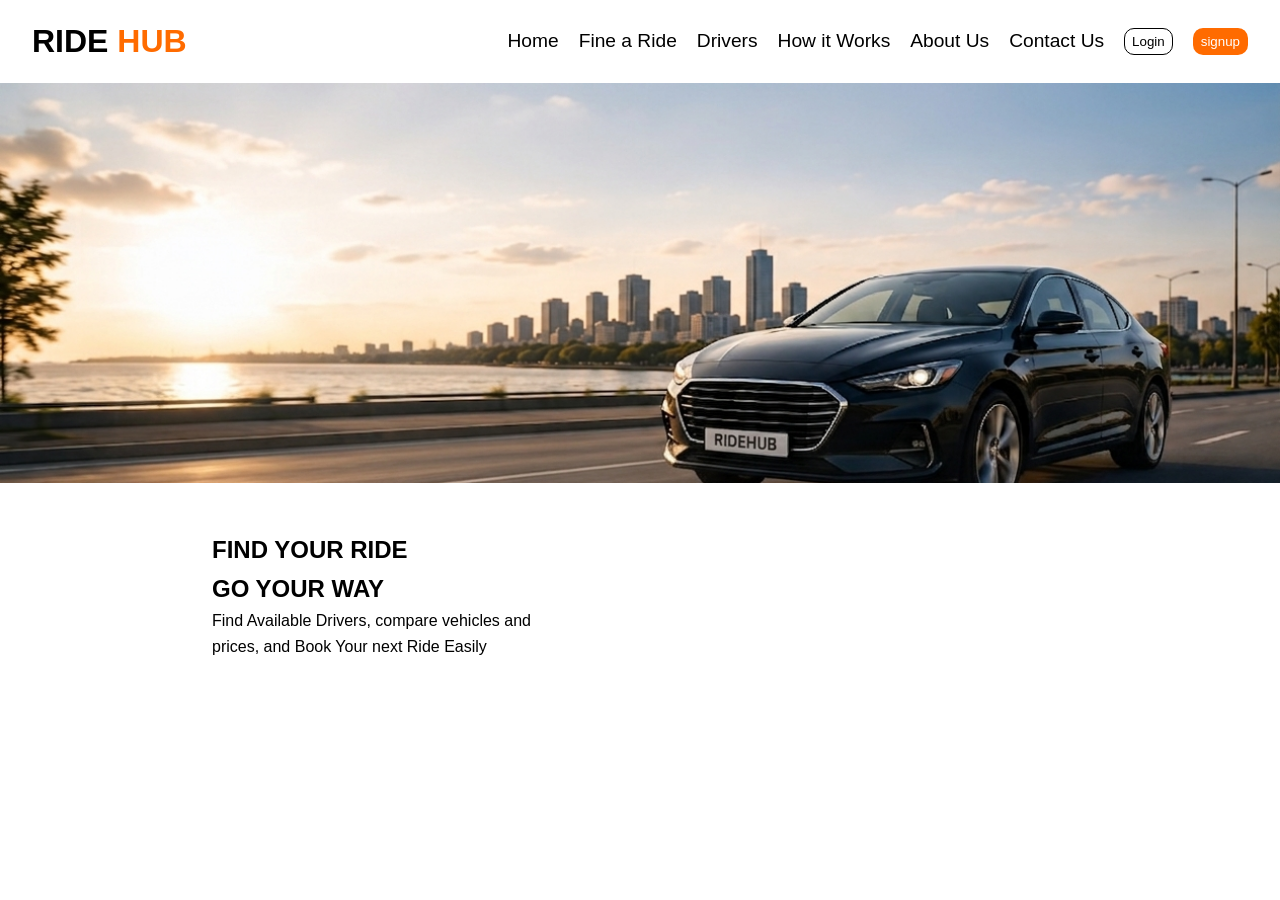
==== Index.html @ 821b7ae1 "first commit" ====
<!DOCTYPE html>
<html lang="en">
<head>
    <meta charset="UTF-8">
    <meta name="viewport" content="width=device-width, initial-scale=1.0">
    <title>RIDEHUB</title>
    <link rel="stylesheet" href="./styles/Style.css">
</head>
<body>
    <nav class="nav" id="nav">
        <div class="nav-inner">
         <a href="#" class="ride">RIDE <span style="color:#ff6b00;">HUB</span></a>
         <div class="nav-links">
            <a href="#">Home</a>
            <a href="#">Fine a Ride</a>
            <a href="#">Drivers</a>
            <a href="#">How it Works</a>
            <a href="#">About Us</a>
            <a href="#">Contact Us</a>
            <button class="signin">Login</button>
            <button class="create">signup</button>
         </div>
        </div>
    </nav>
    <section class="hero">
        <div class="hero-inner">
            <h1>FIND YOUR RIDE <br>
             GO YOUR WAY</h1>
             <p>Find Available Drivers, compare vehicles and <br> prices,
                 and Book Your next Ride Easily
            </p>
        </div>
    </section>
    
</body>
</html>
---- styles/Style.css ----
*{
        margin: 0;
    padding: 0;
    box-sizing: border-box;
}
body{
    background-color:white;
    color: black;
    font-family: 'Franklin Gothic Medium', 'Arial Narrow', Arial, sans-serif;
    font-size: 16px;
    line-height: 1.6;
}
.nav{
    position: sticky;
    top: 0;
    z-index: 100;
    background-color:white;
}
.nav-inner{
     width: 100%;
    padding: 16px 32px;
    display: flex;
    align-items: center;
    justify-content: space-between;
}
.ride{
     font-weight: 700;
    font-size: 2.0rem;
    color: black;
    text-decoration: none;
}
.ride:hover{
    transform: scale(1.3);
}
.nav-links{
    display: flex;
    align-items: center;
    gap: 20px;
}   
.nav-links a{
    color: black;
    font-size: 1.2rem;
    font-weight: 500;
    text-decoration: none;   
}   
.nav-links a:hover{
  border-bottom: 2px solid #ff6b00;
  color: #ff6b00;  
}
.signin{
    padding: 5px 7px 5px 7px;
    border: 1px solid black;
    border-radius: 10px;
    background-color: white;
}
.signin:hover{
    transform: scale(1.1);
}
.create{
     padding: 6px 8px 6px 8px;
     border: #ff6b00 ;
    border-radius: 10px;
    color: white;
    background-color: #ff6b00;
}
.create:hover{
    transform: scale(1.1);
}
.hero{
    height: 400px;
    background-image: url(/image1.jpg);
    background-size: cover;
    display: flex;
}
.hero-inner{
    margin: 20px;
padding: 15%;
margin-top:20%;

}
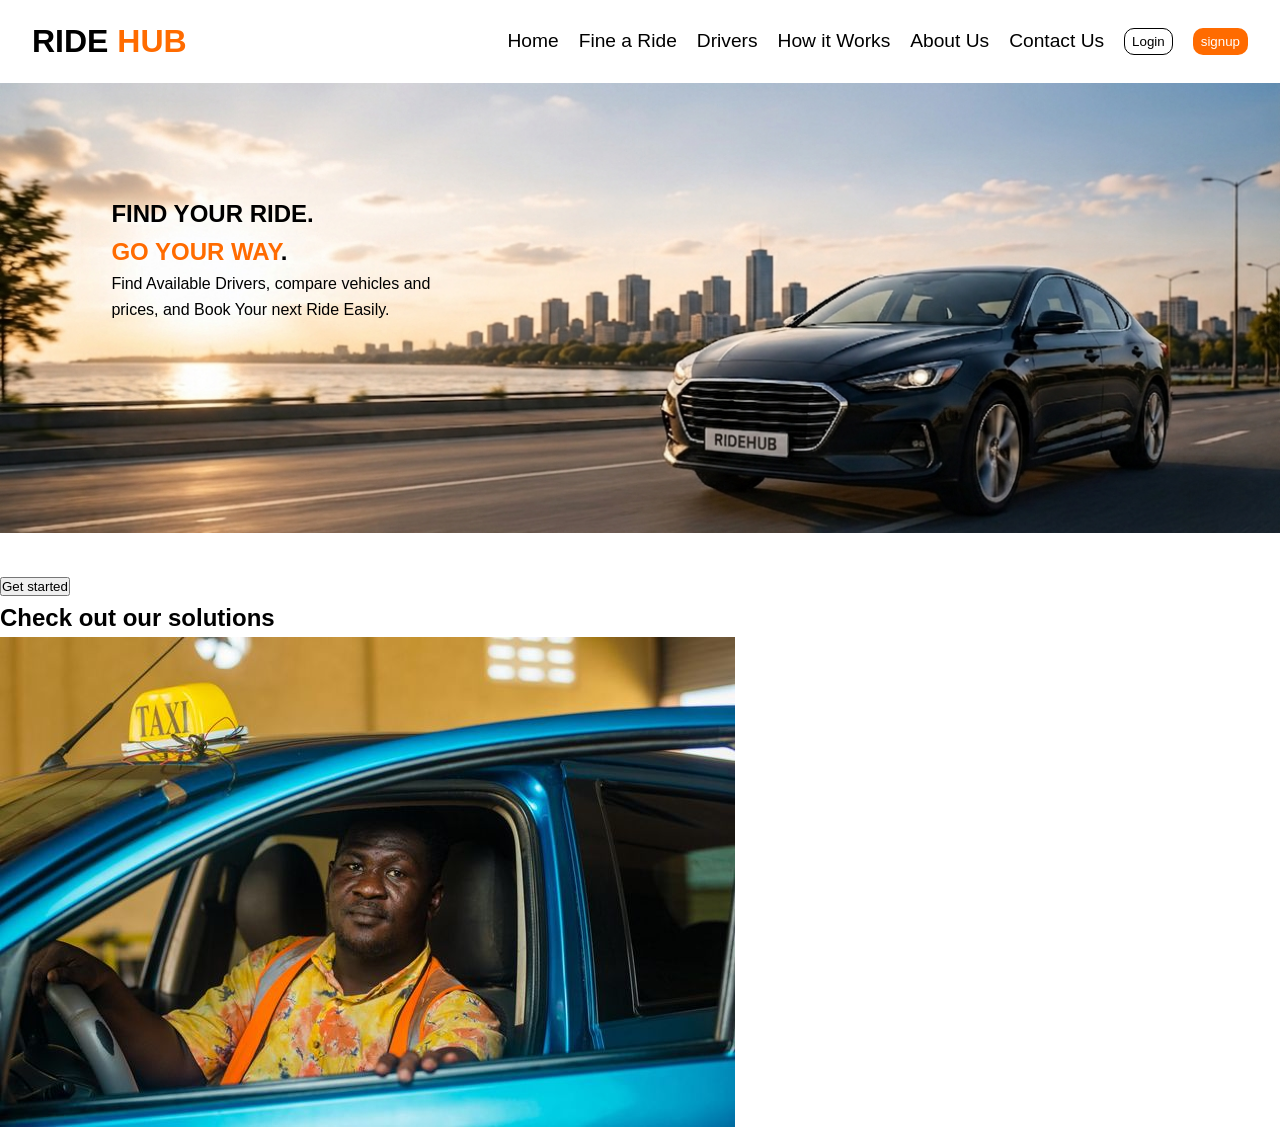
==== commit 1e4f34a0: "Configure the main and ready to be ulled" ====
--- a/Index.html
+++ b/Index.html
@@ -24,12 +24,24 @@
     </nav>
     <section class="hero">
         <div class="hero-inner">
-            <h1>FIND YOUR RIDE <br>
-             GO YOUR WAY</h1>
+            <h1>FIND YOUR RIDE. <br>
+             <span class="hero-section">GO YOUR WAY</span>.</h1>
              <p>Find Available Drivers, compare vehicles and <br> prices,
-                 and Book Your next Ride Easily
+                 and Book Your next Ride Easily.
             </p>
         </div>
+    </section>
+    <section class="more-info">
+       <div class="more-here">
+         <button class="get-acc">Get started</button>
+         <h2>Check out our solutions</h2>
+         <p>
+            
+         </p>
+       </div>
+       <div class="image2-container">
+        <img src="image2.jpg" alt="image2" class="hero-image">
+       </div>
     </section>
     
 </body>
--- a/styles/Style.css
+++ b/styles/Style.css
@@ -67,14 +67,16 @@
     transform: scale(1.1);
 }
 .hero{
-    height: 400px;
+    height: 450px;
     background-image: url(/image1.jpg);
     background-size: cover;
     display: flex;
+    margin-bottom: 40px;
 }
 .hero-inner{
-    margin: 20px;
-padding: 15%;
-margin-top:20%;
-
-}+    margin: 9px;
+padding: 8%;
+}
+.hero-section{
+    color: #ff6b00;
+}
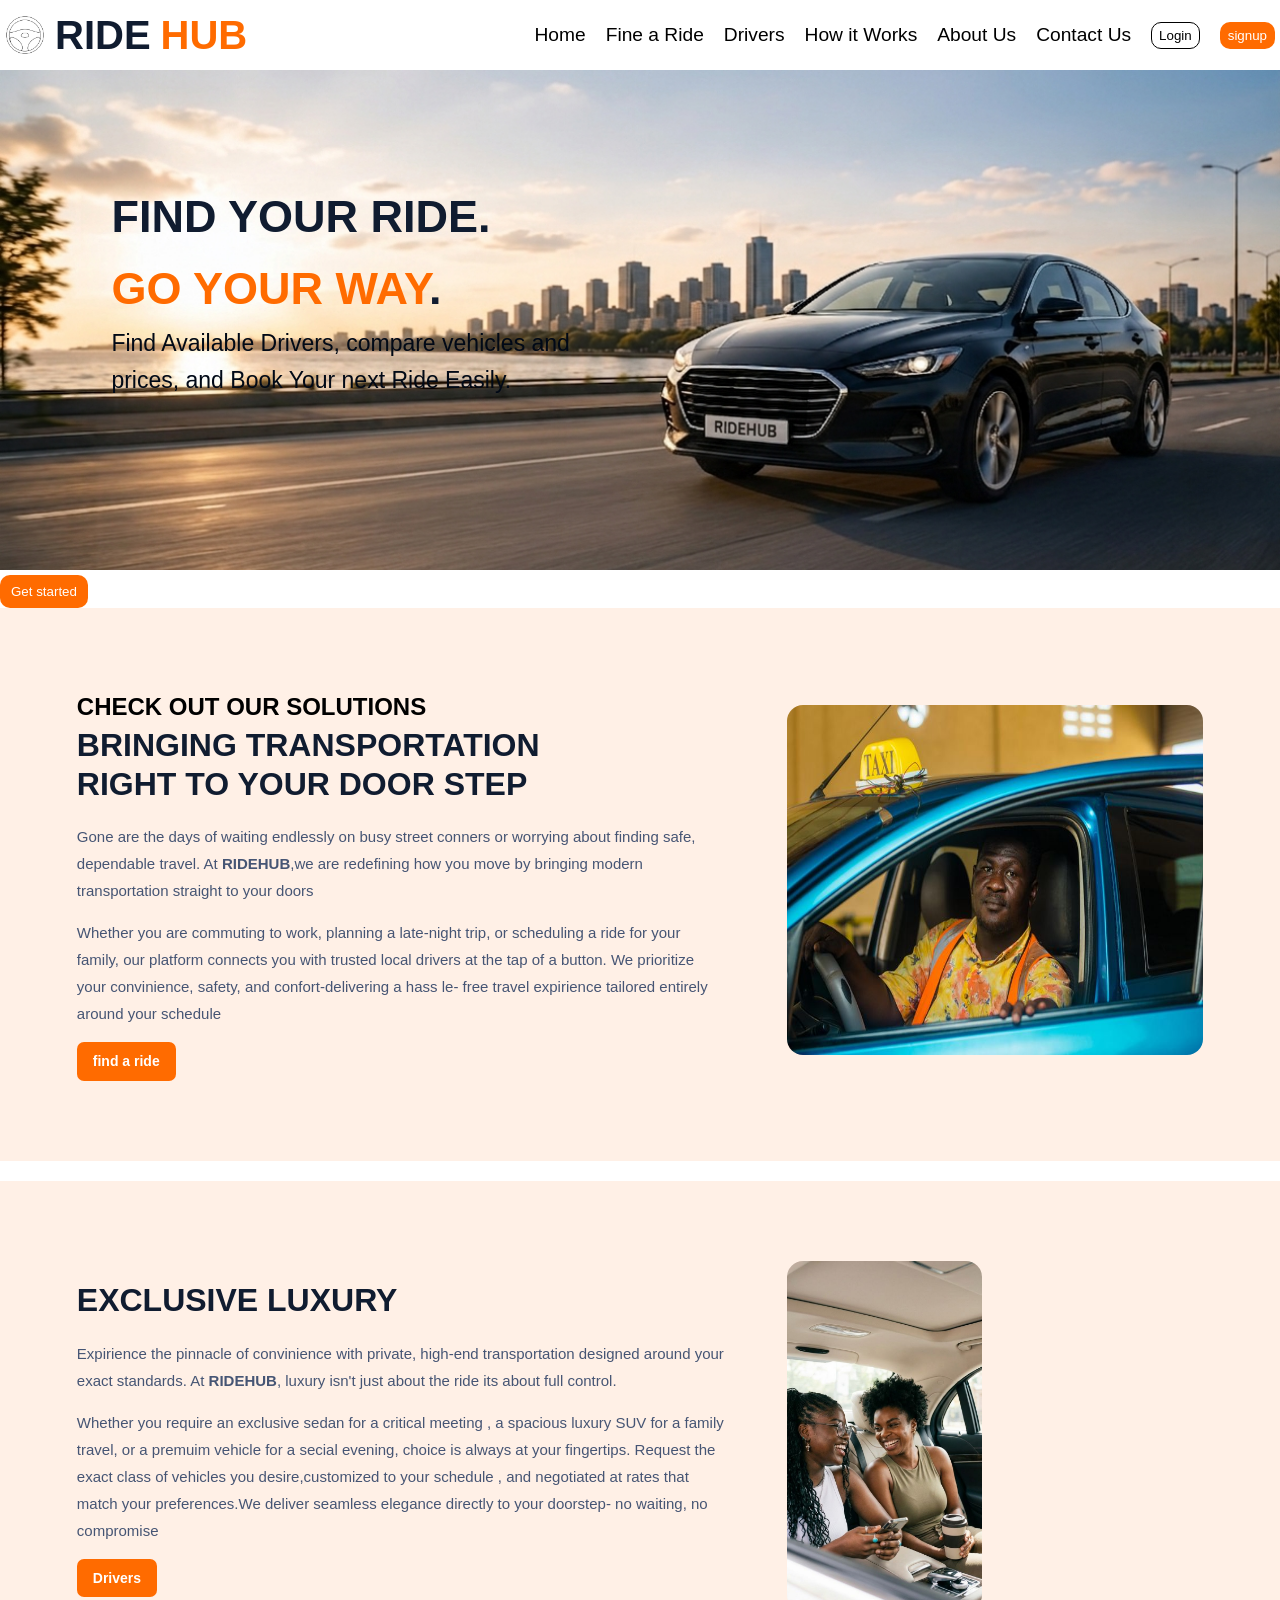
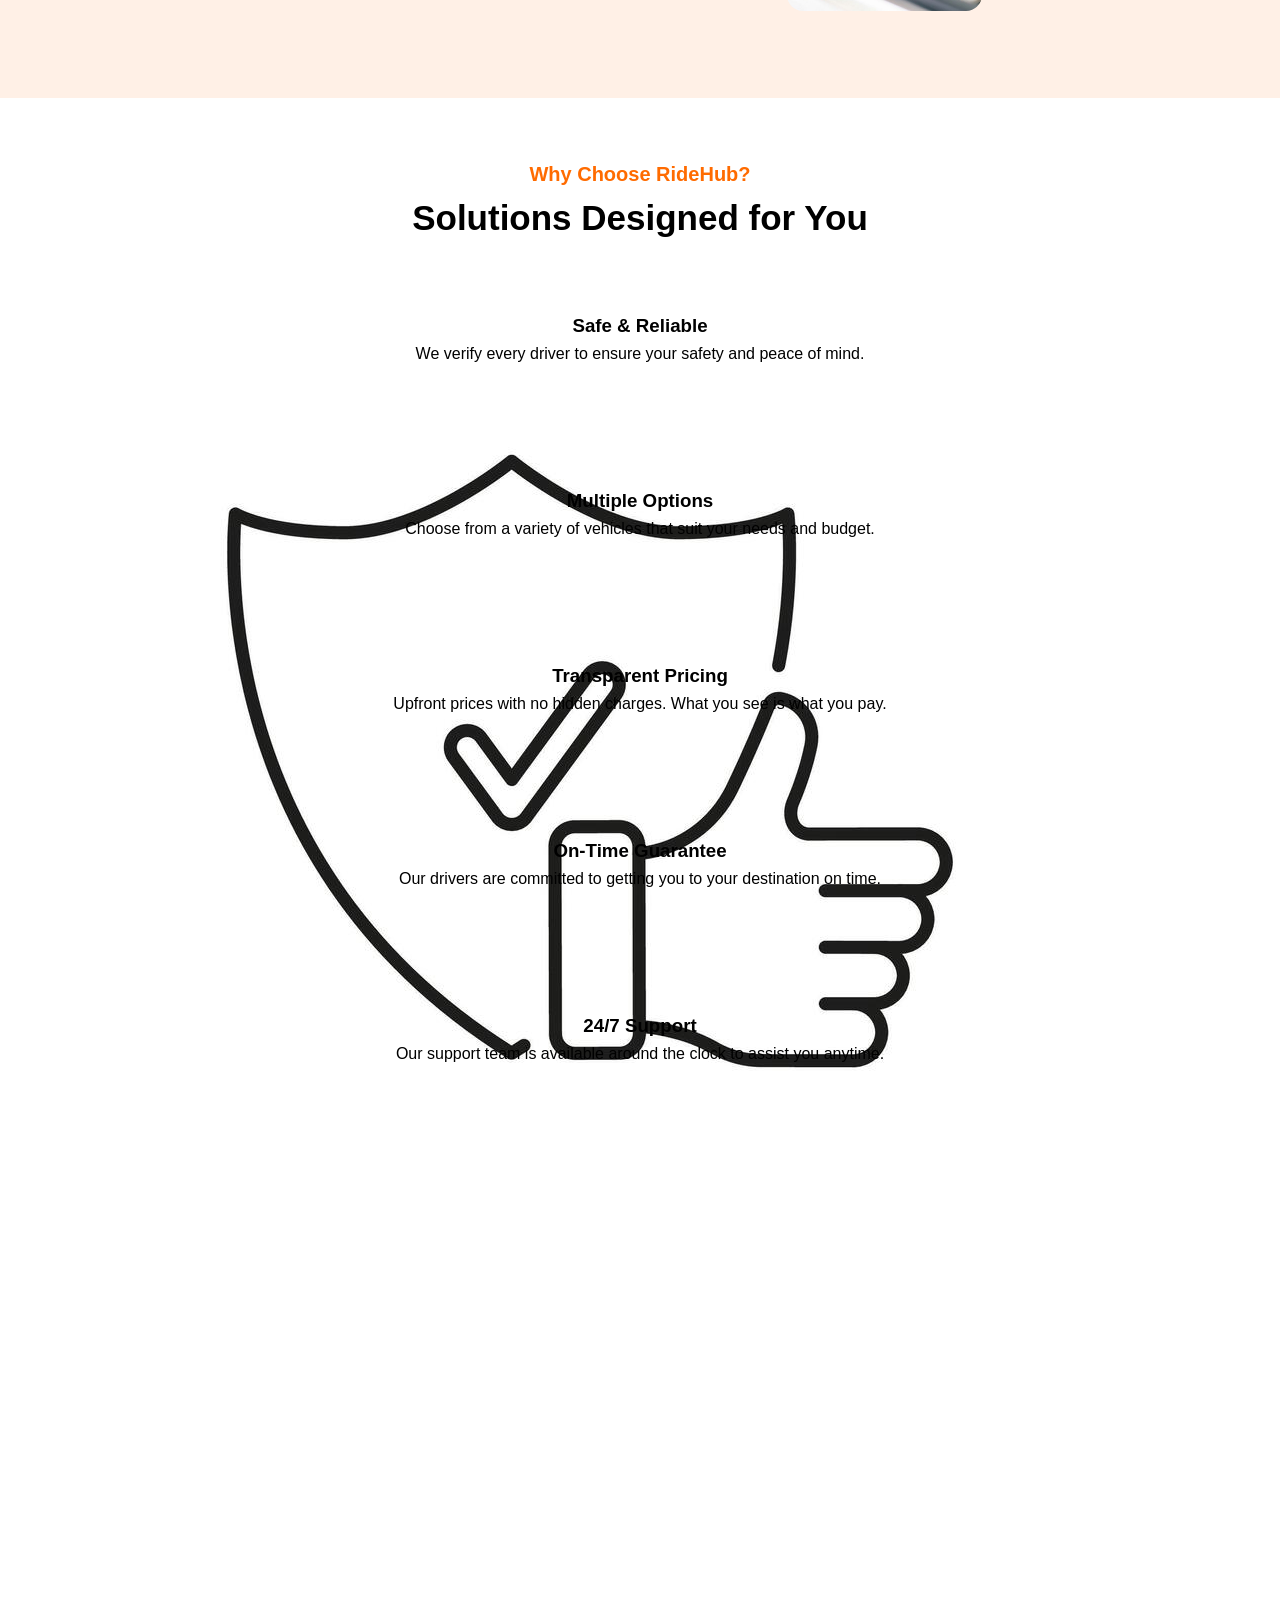
==== commit 183723aa: "i have ubdated but still needs updates" ====
--- a/Index.html
+++ b/Index.html
@@ -9,7 +9,10 @@
 <body>
     <nav class="nav" id="nav">
         <div class="nav-inner">
-         <a href="#" class="ride">RIDE <span style="color:#ff6b00;">HUB</span></a>
+         <a href="#" class="ride">
+            <img class="ride-image" src="image/image5.jpg" alt="image5">
+            RIDE <span style="color:#ff6b00;">HUB</span>
+         </a>
          <div class="nav-links">
             <a href="#">Home</a>
             <a href="#">Fine a Ride</a>
@@ -31,18 +34,99 @@
             </p>
         </div>
     </section>
+    <button class="get-acc">Get started</button>
+    
     <section class="more-info">
-       <div class="more-here">
-         <button class="get-acc">Get started</button>
-         <h2>Check out our solutions</h2>
-         <p>
-            
-         </p>
+       <div class="more">
+        <h1>CHECK OUT OUR SOLUTIONS</h1>
+         <h2>BRINGING TRANSPORTATION <br> RIGHT TO YOUR DOOR STEP</h2>
+         <p>Gone are the days of waiting endlessly on busy street conners or worrying about finding safe, dependable travel.
+        At <strong>RIDEHUB</strong>,we are redefining how you move by bringing modern transportation straight to your doors</p>
+          <p> Whether you are commuting to work, planning a late-night trip, or scheduling a ride for your family, our platform
+           connects you with trusted local drivers at the tap of a button. We prioritize your convinience, safety, and confort-delivering
+           a hass
+         le- free travel expirience tailored entirely around your schedule   
+         </p><a href="#" class="transport-btn">find a ride</a>
        </div>
        <div class="image2-container">
-        <img src="image2.jpg" alt="image2" class="hero-image">
+        <img src="/image/image2.jpg" alt="image2" class="hero-image">
        </div>
     </section>
-    
+    <section class="luxury">
+        <div class="exclusive">
+        <h2 >EXCLUSIVE LUXURY</h2>
+        <P>Expirience the pinnacle of convinience with private, high-end transportation designed
+            around your exact standards. At <strong>RIDEHUB</strong>, luxury isn't just about the ride 
+            its about full control.</P>
+            <p> Whether you require an exclusive sedan for a critical meeting 
+            , a spacious luxury SUV for a family travel, or a premuim vehicle for a secial evening, choice 
+            is always at your fingertips. Request the exact class of vehicles you desire,customized to your schedule 
+            , and negotiated at rates that match your preferences.We deliver seamless elegance directly to your doorstep-
+            no waiting, no compromise 
+          </P>
+         <a href="#" class="drivers-btn">Drivers</a>
+        </div>
+         <div>
+            <img src="image/image3.jpg" alt="image3" class="luxury-image">
+        </div>
+    </section>
+<section class="why-ridehub">
+    <div class="why-header">
+        <H4>Why Choose RideHub?</H4>
+        <h2>Solutions Designed for You</h2>
+    </div>
+    <div class="why-features">
+        <div class="why-card">
+            <div class="why-icon">
+                <img src="image/image6.jpg" alt="image6">
+            </div>
+            <h3>Safe & Reliable</h3>
+            <p>
+                We verify every driver to ensure your safety
+                and peace of mind.
+            </p>
+        </div>
+        <div class="why-card">
+            <div class="why-icon">
+                <img src="#" alt="">
+            </div>
+            <h3>Multiple Options</h3>
+            <p>
+                Choose from a variety of vehicles that suit
+                your needs and budget.
+            </p>
+        </div>
+        <div class="why-card">
+            <div class="why-icon">
+                <img src="#" alt="">
+            </div>
+            <h3>Transparent Pricing</h3>
+            <p>
+                Upfront prices with no hidden charges.
+                What you see is what you pay.
+            </p>
+        </div>
+        <div class="why-card">
+            <div class="why-icon">
+                <img src="#" alt="">
+            </div>
+            <h3>On-Time Guarantee</h3>
+            <p>
+                Our drivers are committed to getting you
+                to your destination on time.
+            </p>
+        </div>
+        <div class="why-card">
+            <div class="why-icon">
+                <img src="#" alt="">
+            </div>
+            <h3>24/7 Support</h3>
+            <p>
+                Our support team is available around the
+                clock to assist you anytime.
+            </p>
+        </div>
+    </div>
+</section>
 </body>
 </html>
--- a/styles/Style.css
+++ b/styles/Style.css
@@ -6,7 +6,7 @@
 body{
     background-color:white;
     color: black;
-    font-family: 'Franklin Gothic Medium', 'Arial Narrow', Arial, sans-serif;
+    font-family: Arial, Helvetica, sans-serif;
     font-size: 16px;
     line-height: 1.6;
 }
@@ -18,16 +18,27 @@
 }
 .nav-inner{
      width: 100%;
-    padding: 16px 32px;
+    padding: 3px 5px;
     display: flex;
     align-items: center;
     justify-content: space-between;
 }
 .ride{
+    gap: 10px;
+    display: flex;
+    align-items: center;
      font-weight: 700;
-    font-size: 2.0rem;
-    color: black;
+    font-size: 2.5rem;
+    color:#101c30;
     text-decoration: none;
+}
+.ride .ride-image{
+    width: 40px;
+    height: 40px;
+    object-fit: cover;
+    border-radius: 40%;
+
+
 }
 .ride:hover{
     transform: scale(1.3);
@@ -52,6 +63,7 @@
     border: 1px solid black;
     border-radius: 10px;
     background-color: white;
+    transition: 0.4s;
 }
 .signin:hover{
     transform: scale(1.1);
@@ -62,21 +74,173 @@
     border-radius: 10px;
     color: white;
     background-color: #ff6b00;
+    transition: 0.4s;
 }
 .create:hover{
     transform: scale(1.1);
 }
 .hero{
-    height: 450px;
-    background-image: url(/image1.jpg);
+    height: 500px;
+    background-image: url(../image/image1.jpg);
     background-size: cover;
     display: flex;
-    margin-bottom: 40px;
+    margin-bottom: 5px;
 }
 .hero-inner{
     margin: 9px;
 padding: 8%;
 }
+.hero-inner h1{
+    font-size: 45px;
+    color: #101c30;
+}
+.hero-inner p{
+    font-size: 23px;
+    color:#010916;
+}
 .hero-section{
     color: #ff6b00;
-}
+    font-size: 45px;
+}
+.get-acc{
+    color: white;
+     padding: 9px 11px 9px 11px;
+    border: 0;
+    border-radius: 10px;
+    background-color: #ff6b00;
+    transition: 0.3s;
+}
+.get-acc:hover{
+    transform: scale(1.2);
+}
+.more-info{
+    display: flex;
+    padding: 80px 6%;
+    margin: 0;
+    align-items: center;
+    gap: 60px;
+    margin-bottom: 20px;
+    background-color: #fff0e6;
+    font-family:Arial, Helvetica, sans-serif;   
+}
+.more{
+    max-width: 650px;
+}
+.more h2 {
+    color: #101c30;
+    font-size: 32px;
+    line-height: 1.2;
+    font-weight: 800;
+    margin-bottom: 20px;
+}
+.more p{
+    color: #465574;
+    font-size: 15px;
+    line-height: 1.8;
+    margin-bottom: 15px;
+}
+.transport-btn{
+    display: inline-block;
+    padding: 8px 16px;
+    background-color: #ff6b00;
+    color: #ffffff;
+    text-decoration: none;
+    border-radius: 7px;
+    font-size: 14px;
+    font-weight: 600;
+    transition: 0.3s;
+}
+.transport-btn:hover{
+    transform: scale(1.2);
+}
+.hero-image{
+     height: 350px;
+     width: 100%;
+     overflow: hidden;
+     border-radius: 16px;
+}
+.hero-image img{
+     height: 100%;
+     object-fit: cover;
+     display: flex;
+}
+.luxury{
+    display: flex;
+    padding: 80px 6%;
+    margin: 0;
+    align-items: center;
+    gap: 60px;
+    margin-bottom: 20px;
+    background-color: #fff0e6;
+    font-family:Arial, Helvetica, sans-serif; 
+}
+.exclusive{
+    max-width: 650px;
+}
+.exclusive h2{
+     color: #101c30;
+    font-size: 32px;
+    line-height: 1.2;
+    font-weight: 800;
+    margin-bottom: 20px;
+}
+.exclusive p{
+     color: #465574;
+    font-size: 15px;
+    line-height: 1.8;
+    margin-bottom: 15px;
+}
+.drivers-btn{
+     display: inline-block;
+    padding: 8px 16px;
+    background-color: #ff6b00;
+    color: #ffffff;
+    text-decoration: none;
+    border-radius: 7px;
+    font-size: 14px;
+    font-weight: 600;
+    transition: 0.3s;
+}
+.drivers-btn:hover{
+    transform: scale(1.2);
+}
+.luxury-image{
+      height: 350px;
+     width: 100%;
+     overflow: hidden;
+     border-radius: 16px;
+}
+.why-ridehub{
+    background-color: #ffffff;
+    padding: 40px 7% 40%;
+}
+.why-header{
+    text-align: center;
+    margin-bottom: 20px;
+}
+.why-header h4{
+    font-size: 20px;
+    color: #ff6b00;
+    font-weight: 600;
+}
+.why-header h2{
+    font-size: 35px;
+    font-weight: 700;
+}
+.why-feature{
+    display: grid;
+    max-width: 500px;
+}
+.why-card{
+    text-align: center;
+    padding: 5px 10px;
+    border-right: #ff6b00;
+    min-height: 175px;
+}
+.why-icon{
+    width: 40px;
+    height: 40px;
+    object-fit: cover;
+    border-radius: 40%;
+    
+}
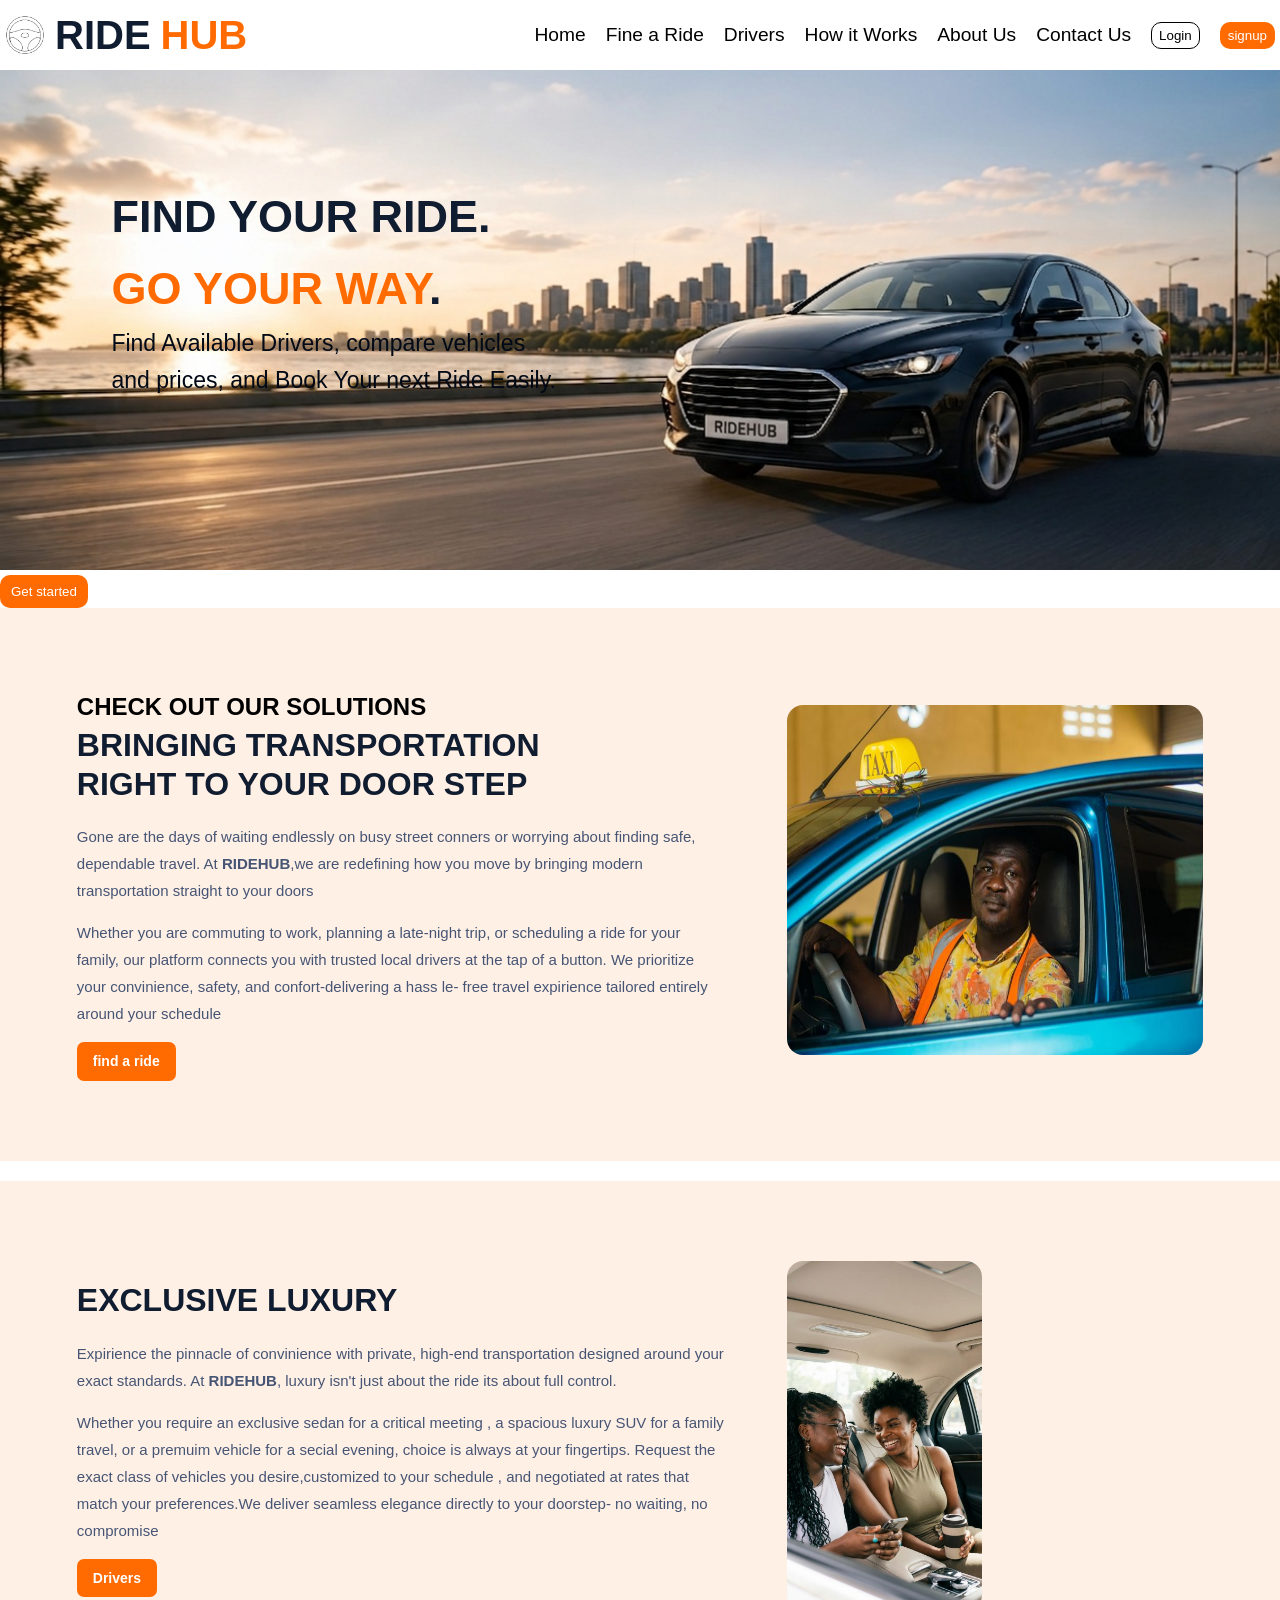
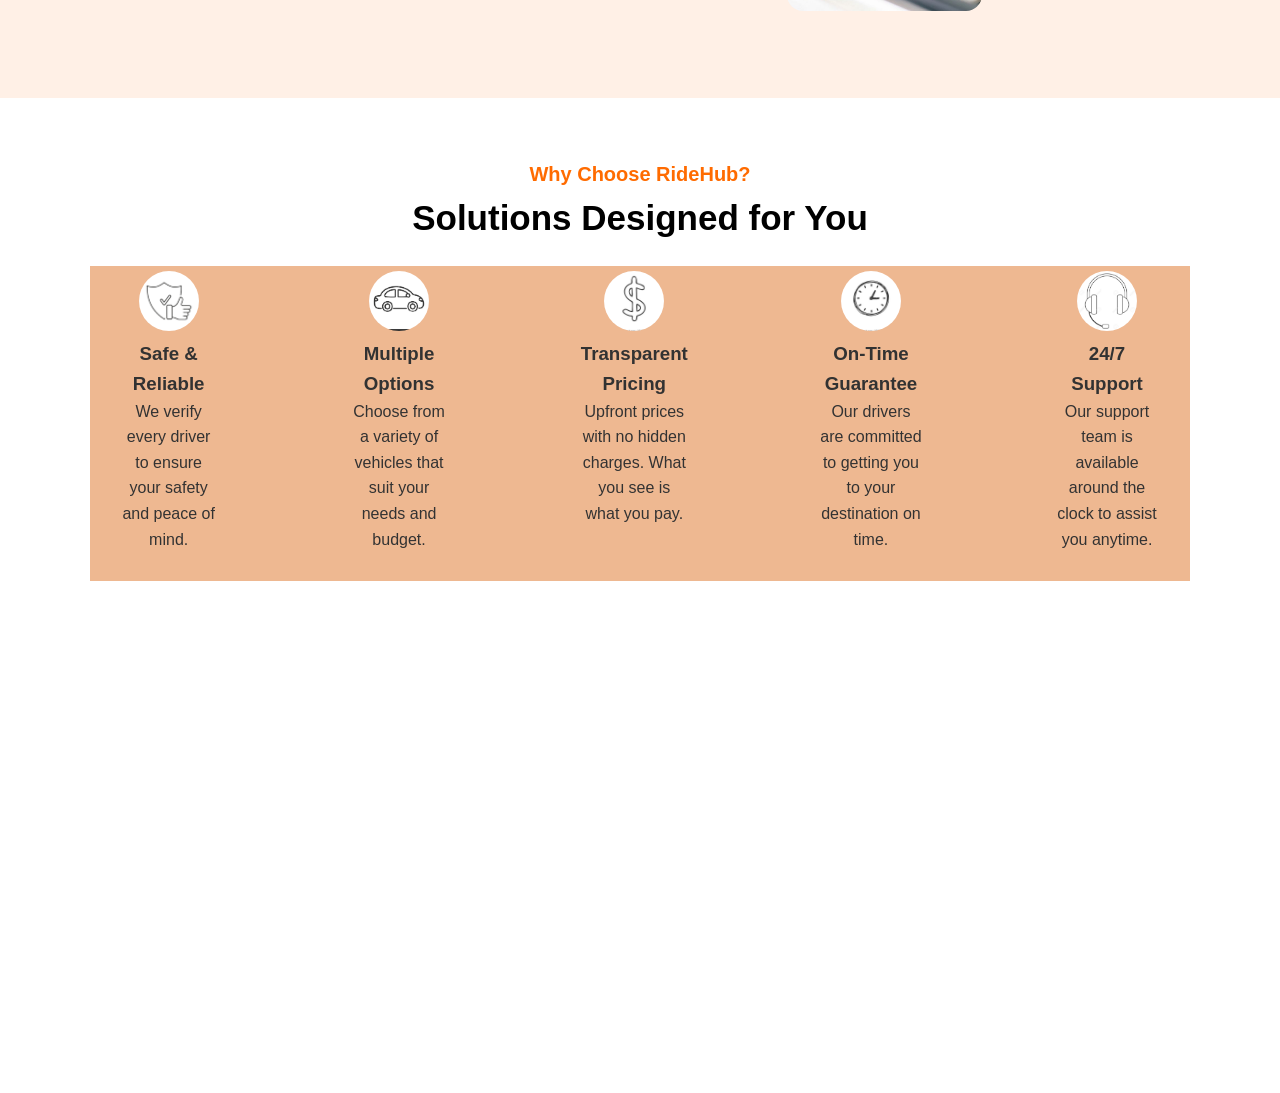
==== commit ab5b63cc: "almost  done with home page" ====
--- a/Index.html
+++ b/Index.html
@@ -29,8 +29,8 @@
         <div class="hero-inner">
             <h1>FIND YOUR RIDE. <br>
              <span class="hero-section">GO YOUR WAY</span>.</h1>
-             <p>Find Available Drivers, compare vehicles and <br> prices,
-                 and Book Your next Ride Easily.
+             <p>Find Available Drivers, compare vehicles <br><span> and  prices,
+                 and Book Your next Ride Easily.</span>
             </p>
         </div>
     </section>
@@ -70,6 +70,11 @@
             <img src="image/image3.jpg" alt="image3" class="luxury-image">
         </div>
     </section>
+    <section>
+        <div>
+             
+        </div>
+    </section>
 <section class="why-ridehub">
     <div class="why-header">
         <H4>Why Choose RideHub?</H4>
@@ -88,7 +93,7 @@
         </div>
         <div class="why-card">
             <div class="why-icon">
-                <img src="#" alt="">
+                <img src="image/image7.jpg" alt="image7">
             </div>
             <h3>Multiple Options</h3>
             <p>
@@ -98,7 +103,7 @@
         </div>
         <div class="why-card">
             <div class="why-icon">
-                <img src="#" alt="">
+                <img src="image/image8.jpg" alt="image8">
             </div>
             <h3>Transparent Pricing</h3>
             <p>
@@ -108,7 +113,7 @@
         </div>
         <div class="why-card">
             <div class="why-icon">
-                <img src="#" alt="">
+                <img src="image/image9.jpg" alt="image9">
             </div>
             <h3>On-Time Guarantee</h3>
             <p>
@@ -118,7 +123,7 @@
         </div>
         <div class="why-card">
             <div class="why-icon">
-                <img src="#" alt="">
+                <img src="image/imageQ.jpg" alt="imageQ">
             </div>
             <h3>24/7 Support</h3>
             <p>
--- a/styles/Style.css
+++ b/styles/Style.css
@@ -227,9 +227,14 @@
     font-size: 35px;
     font-weight: 700;
 }
-.why-feature{
-    display: grid;
-    max-width: 500px;
+.why-features{
+    display: flex;
+    justify-content: space-between;
+    max-width: 1500px;
+    gap: 110px;
+    padding: 0 20px 24px;
+    background-color: #eba776;
+    opacity: 80%;
 }
 .why-card{
     text-align: center;
@@ -237,10 +242,10 @@
     border-right: #ff6b00;
     min-height: 175px;
 }
-.why-icon{
-    width: 40px;
-    height: 40px;
+.why-card .why-icon img{
+    width: 60px;
+    max-height: 60px;
     object-fit: cover;
-    border-radius: 40%;
+    border-radius: 50%;
     
 }
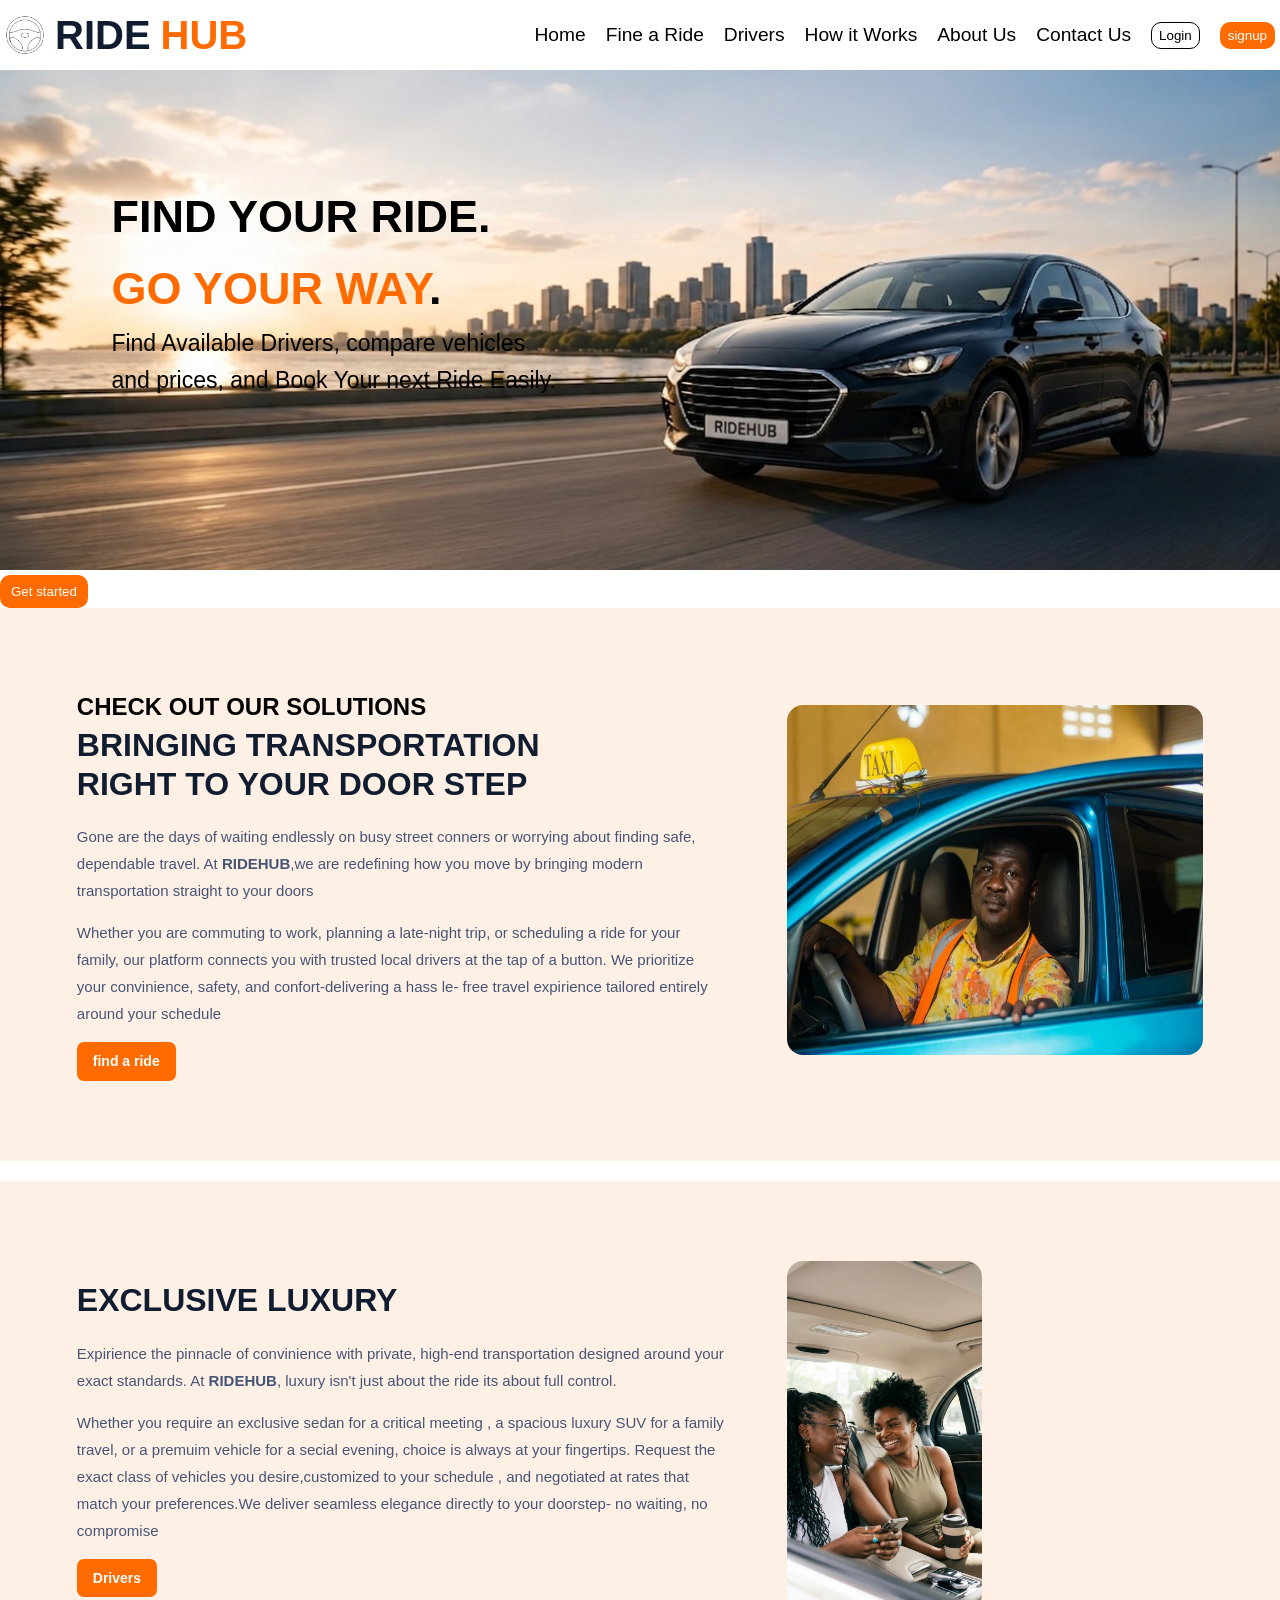
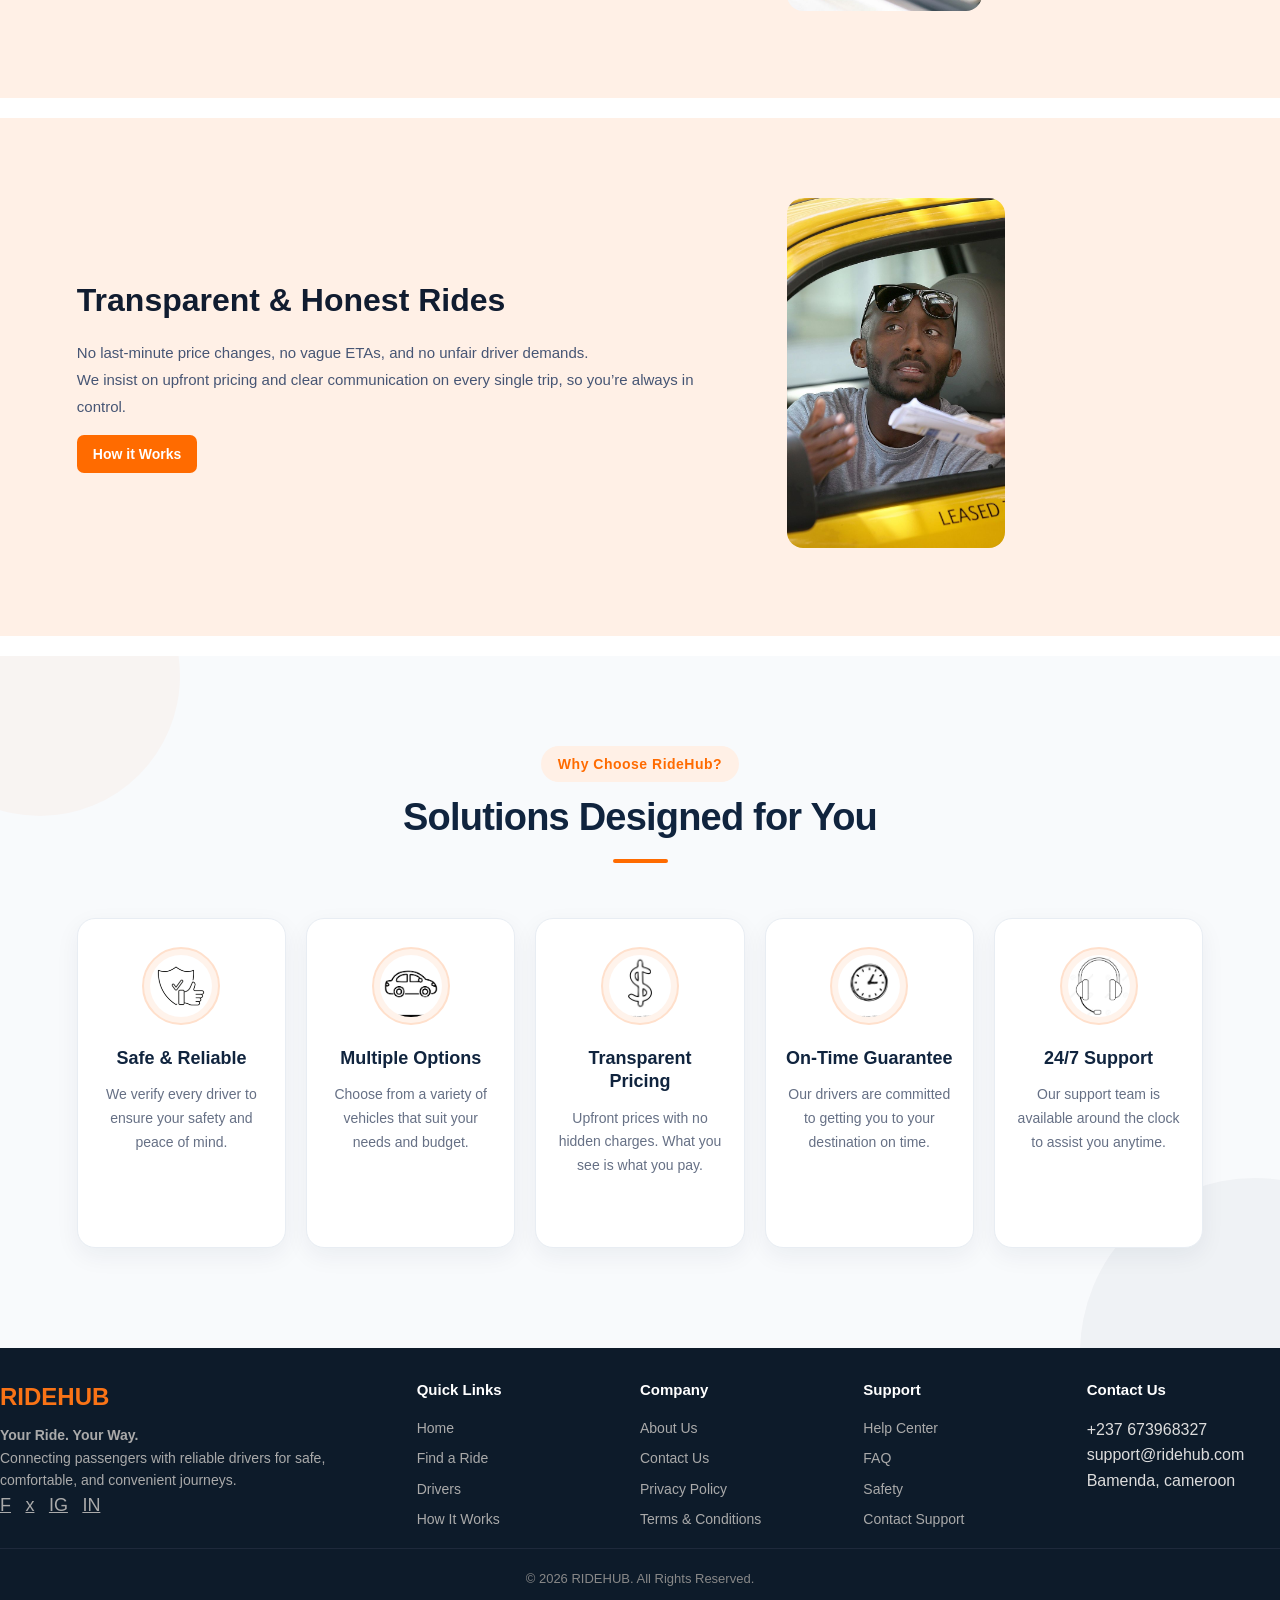
==== commit 326c926b: "done with homepage" ====
--- a/Index.html
+++ b/Index.html
@@ -70,9 +70,17 @@
             <img src="image/image3.jpg" alt="image3" class="luxury-image">
         </div>
     </section>
-    <section>
+    <section class="start">
+        <div class="start-up">
+             <h2>Transparent & Honest Rides</h2>
+             <p>
+                No last-minute price changes, no vague ETAs, and no unfair driver demands. <br>
+                 We insist on upfront pricing and clear communication on every single trip, so you’re always in control.
+             </p>
+             <a href="#" class="start-btn">How it Works</a>
+        </div>
         <div>
-             
+            <img src="image/image4.jpg" alt="image4" class="start-image">
         </div>
     </section>
 <section class="why-ridehub">
@@ -133,5 +141,55 @@
         </div>
     </div>
 </section>
+  <footer>
+    <div class="container">
+      <div class="footer-grid">
+        <div class="footer-brand">
+          <h2>RIDEHUB</h2>
+          <p><strong>Your Ride. Your Way.</strong></p>
+          <p>Connecting passengers with reliable drivers for safe, comfortable, and convenient journeys.</p>
+          <div class="socials">
+            <a href="#">F</a>
+            <a href="#">x</a>
+            <a href="#">IG</a>
+            <a href="#">IN</a>
+          </div>
+        </div>
+        <div class="footer-col">
+          <h4>Quick Links</h4>
+          <a href="#">Home</a>
+          <a href="#">Find a Ride</a>
+          <a href="#">Drivers</a>
+          <a href="#">How It Works</a>
+        </div>
+        <div class="footer-col">
+          <h4>Company</h4>
+          <a href="#">About Us</a>
+          <a href="#">Contact Us</a>
+          <a href="#">Privacy Policy</a>
+          <a href="#">Terms & Conditions</a>
+        </div>
+        <div class="footer-col">
+          <h4>Support</h4>
+          <a href="#">Help Center</a>
+          <a href="#">FAQ</a>
+          <a href="#">Safety</a>
+          <a href="#">Contact Support</a>
+        </div>
+        <div class="footer-col">
+          <h4>Contact Us</h4>
+          <p> +237 673968327</p>
+          <p>support@ridehub.com</p>
+          <p> Bamenda, cameroon</p>
+        </div>
+      </div>
+      <div class="copyright">
+        © 2026 RIDEHUB. All Rights Reserved.
+      </div>
+    </div>
+  </footer>
+
+</body>
+</html>
 </body>
 </html>
--- a/styles/Style.css
+++ b/styles/Style.css
@@ -92,11 +92,11 @@
 }
 .hero-inner h1{
     font-size: 45px;
-    color: #101c30;
+    color: #000000;
 }
 .hero-inner p{
     font-size: 23px;
-    color:#010916;
+    color:#000000;
 }
 .hero-section{
     color: #ff6b00;
@@ -210,42 +210,342 @@
      overflow: hidden;
      border-radius: 16px;
 }
-.why-ridehub{
-    background-color: #ffffff;
-    padding: 40px 7% 40%;
-}
-.why-header{
+.start{
+    display: flex;
+    padding: 80px 6%;
+    margin: 0;
+    align-items: center;
+    gap: 60px;
+    margin-bottom: 20px;
+    background-color: #fff0e6;
+    font-family:Arial, Helvetica, sans-serif; 
+}
+.start-up{
+    max-width: 650px;
+}
+.start-up h2{
+     color: #101c30;
+    font-size: 32px;
+    line-height: 1.2;
+    font-weight: 800;
+    margin-bottom: 20px;
+}
+.start-up p{
+     color: #465574;
+    font-size: 15px;
+    line-height: 1.8;
+    margin-bottom: 15px;
+}
+.start-btn{
+     display: inline-block;
+    padding: 8px 16px;
+    background-color: #ff6b00;
+    color: #ffffff;
+    text-decoration: none;
+    border-radius: 7px;
+    font-size: 14px;
+    font-weight: 600;
+    transition: 0.3s;
+}
+.start-btn:hover{
+    transform: scale(1.2);
+}
+.start-image{
+      height: 350px;
+     width: 100%;
+     overflow: hidden;
+     border-radius: 16px;
+}    
+.why-ridehub {
+    width: 100%;
+    padding: 90px 6% 100px;
+    background: #f8fafc;
+    position: relative;
+    overflow: hidden;
+}
+.why-ridehub::before {
+    content: "";
+    position: absolute;
+    width: 280px;
+    height: 280px;
+    background: #ff6b00;
+    opacity: 0.04;
+    border-radius: 50%;
+    top: -120px;
+    left: -100px;
+}
+.why-ridehub::after {
+    content: "";
+    position: absolute;
+    width: 350px;
+    height: 350px;
+    background: #0f2747;
+    opacity: 0.035;
+    border-radius: 50%;
+    right: -150px;
+    bottom: -180px;
+}
+.why-header {
     text-align: center;
-    margin-bottom: 20px;
-}
-.why-header h4{
-    font-size: 20px;
+    max-width: 700px;
+    margin: 0 auto 55px;
+    position: relative;
+    z-index: 2;
+}
+
+.why-header h4 {
+    display: inline-block;
+    margin: 0 0 13px;
+    padding: 7px 17px;
+    background: #fff0e6;
     color: #ff6b00;
-    font-weight: 600;
-}
-.why-header h2{
-    font-size: 35px;
+    border-radius: 30px;
+    font-size: 14px;
     font-weight: 700;
-}
-.why-features{
-    display: flex;
-    justify-content: space-between;
-    max-width: 1500px;
-    gap: 110px;
-    padding: 0 20px 24px;
-    background-color: #eba776;
-    opacity: 80%;
-}
-.why-card{
+    letter-spacing: 0.5px;
+    text-transform: none;
+}
+.why-header h2 {
+    margin: 0;
+    color: #10243e;
+    font-size: 38px;
+    font-weight: 800;
+    line-height: 1.2;
+    letter-spacing: -0.8px;
+}
+.why-header h2::after {
+    content: "";
+    display: block;
+    width: 55px;
+    height: 4px;
+    margin: 18px auto 0;
+    background: #ff6b00;
+    border-radius: 10px;
+}
+.why-features {
+    max-width: 1250px;
+    margin: 0 auto;
+    display: grid;
+    grid-template-columns: repeat(5, 1fr);
+    gap: 20px;
+    position: relative;
+    z-index: 2;
+}
+.why-card {
+    position: relative;
+    background: #ffffff;
+    min-height: 330px;
+    padding: 28px 20px 30px;
+    border-radius: 18px;
     text-align: center;
-    padding: 5px 10px;
-    border-right: #ff6b00;
-    min-height: 175px;
-}
-.why-card .why-icon img{
-    width: 60px;
-    max-height: 60px;
+    border: 1px solid #e8edf3;
+    box-shadow: 0 8px 25px rgba(16, 36, 62, 0.06);
+    overflow: hidden;
+    cursor: pointer;
+    transition:
+        transform 0.35s ease,
+        box-shadow 0.35s ease,
+        border-color 0.35s ease;
+}
+.why-card::before {
+    content: "";
+    position: absolute;
+    top: 0;
+    left: 50%;
+    width: 0;
+    height: 4px;
+    background: #ff6b00;
+    transform: translateX(-50%);
+    border-radius: 0 0 10px 10px;
+    transition: width 0.35s ease;
+}
+.why-card:hover {
+    transform: translateY(-12px);
+    border-color: #ffd5bd;
+    box-shadow:
+        0 20px 45px rgba(16, 36, 62, 0.13);
+}
+.why-card:hover::before {
+    width: 70%;
+}
+.why-icon {
+    width: 78px;
+    height: 78px;
+    margin: 0 auto 22px;
+    border-radius: 50%;
+    background: #fff3eb;
+    padding: 6px;
+    display: flex;
+    align-items: center;
+    justify-content: center;
+    border: 2px solid #ffe0cc;
+    transition:
+        transform 0.4s ease,
+        background 0.4s ease,
+        border-color 0.4s ease;
+}
+
+.why-icon img {
+    width: 100%;
+    height: 100%;
+    display: block;
+    border-radius: 50%;
     object-fit: cover;
-    border-radius: 50%;
-    
-}
+    transition:
+        transform 0.45s ease,
+        filter 0.35s ease;
+}
+.why-card:hover .why-icon {
+    background: #ff6b00;
+    border-color: #ff6b00;
+    transform: scale(1.08);
+}
+.why-card:hover .why-icon img {
+    transform: scale(1.12);
+}
+.why-card h3 {
+    margin: 0 0 13px;
+    color: #10243e;
+    font-size: 18px;
+    font-weight: 750;
+    line-height: 1.3;
+    transition: color 0.3s ease;
+}
+.why-card:hover h3 {
+    color: #ff6b00;
+}
+
+.why-card p {
+    max-width: 210px;
+    margin: 0 auto;
+    color: #667085;
+    font-size: 14px;
+    line-height: 1.7;
+    transition:
+        color 0.3s ease,
+        transform 0.3s ease;
+}
+.why-card:hover p {
+    color: #475467;
+    transform: translateY(-2px);
+}
+.why-card::after {
+    content: "";
+    position: absolute;
+    bottom: 18px;
+    left: 50%;
+    width: 0;
+    height: 3px;
+    background: #ff6b00;
+    border-radius: 20px;
+    transform: translateX(-50%);
+    transition: width 0.35s ease;
+}
+.why-card:hover::after {
+    width: 30px;
+}
+
+@media (max-width: 1100px) {
+    .why-features {
+        grid-template-columns: repeat(3, 1fr);
+    }
+    .why-card {
+        min-height: 300px;
+    }
+}
+
+@media (max-width: 750px) {
+    .why-ridehub {
+        padding: 70px 5%;
+    }
+    .why-header h2 {
+        font-size: 31px;
+    }
+    .why-features {
+        grid-template-columns: repeat(2, 1fr);
+        gap: 18px;
+    }
+}
+
+
+@media (max-width: 520px) {
+    .why-ridehub {
+        padding: 60px 5%;
+    }
+    .why-header {
+        margin-bottom: 40px;
+    }
+    .why-header h4 {
+        font-size: 12px;
+        padding: 6px 13px;
+    }
+  .why-header h2 {
+        font-size: 27px;
+    }
+    .why-features {
+        grid-template-columns: 1fr;
+        gap: 18px;
+    }
+    .why-card {
+        min-height: 280px;
+        padding: 30px 25px;
+    }
+    .why-icon {
+        width: 75px;
+        height: 75px;
+    }
+}
+  footer { 
+   background: #0d1b2a; 
+   color: #ddd; 
+   padding: 30px 0 10px; 
+}
+  .footer-grid { 
+   display: grid; 
+   grid-template-columns: 2fr 1fr 1fr 1fr 1fr; 
+   gap: 30px; 
+   margin-bottom: 10px;
+ }
+  .footer-brand h2 {
+    color: #f97316;
+     margin-bottom: 8px;
+    }
+  .footer-brand p {
+    font-size: 14px;
+     color: #aaa; 
+   }
+  .footer-col h4 { 
+   color: #fff; 
+   margin-bottom: 15px;
+    font-size: 15px;
+ }
+  .footer-col a { 
+   display: block; 
+   color: #aaa; 
+   text-decoration: none; 
+   margin-bottom: 8px; 
+   font-size: 14px;
+ }
+  .footer-col a:hover {
+    color: #f97316;
+    }
+  .socials a { 
+   display: inline-block; 
+   margin-right: 10px; 
+   font-size: 18px; 
+   color: #aaa;
+ }
+  .copyright { 
+   text-align: center; 
+   padding-top: 20px; 
+   border-top: 1px solid #1e293b; 
+   font-size: 13px; 
+   color: #888;
+ }
+
+  @media(max-width: 900px){
+    .story-section { grid-template-columns: 1fr; }
+    .footer-grid { grid-template-columns: 1fr 1fr; }
+    .about-header { flex-direction: column; }
+  }
+
